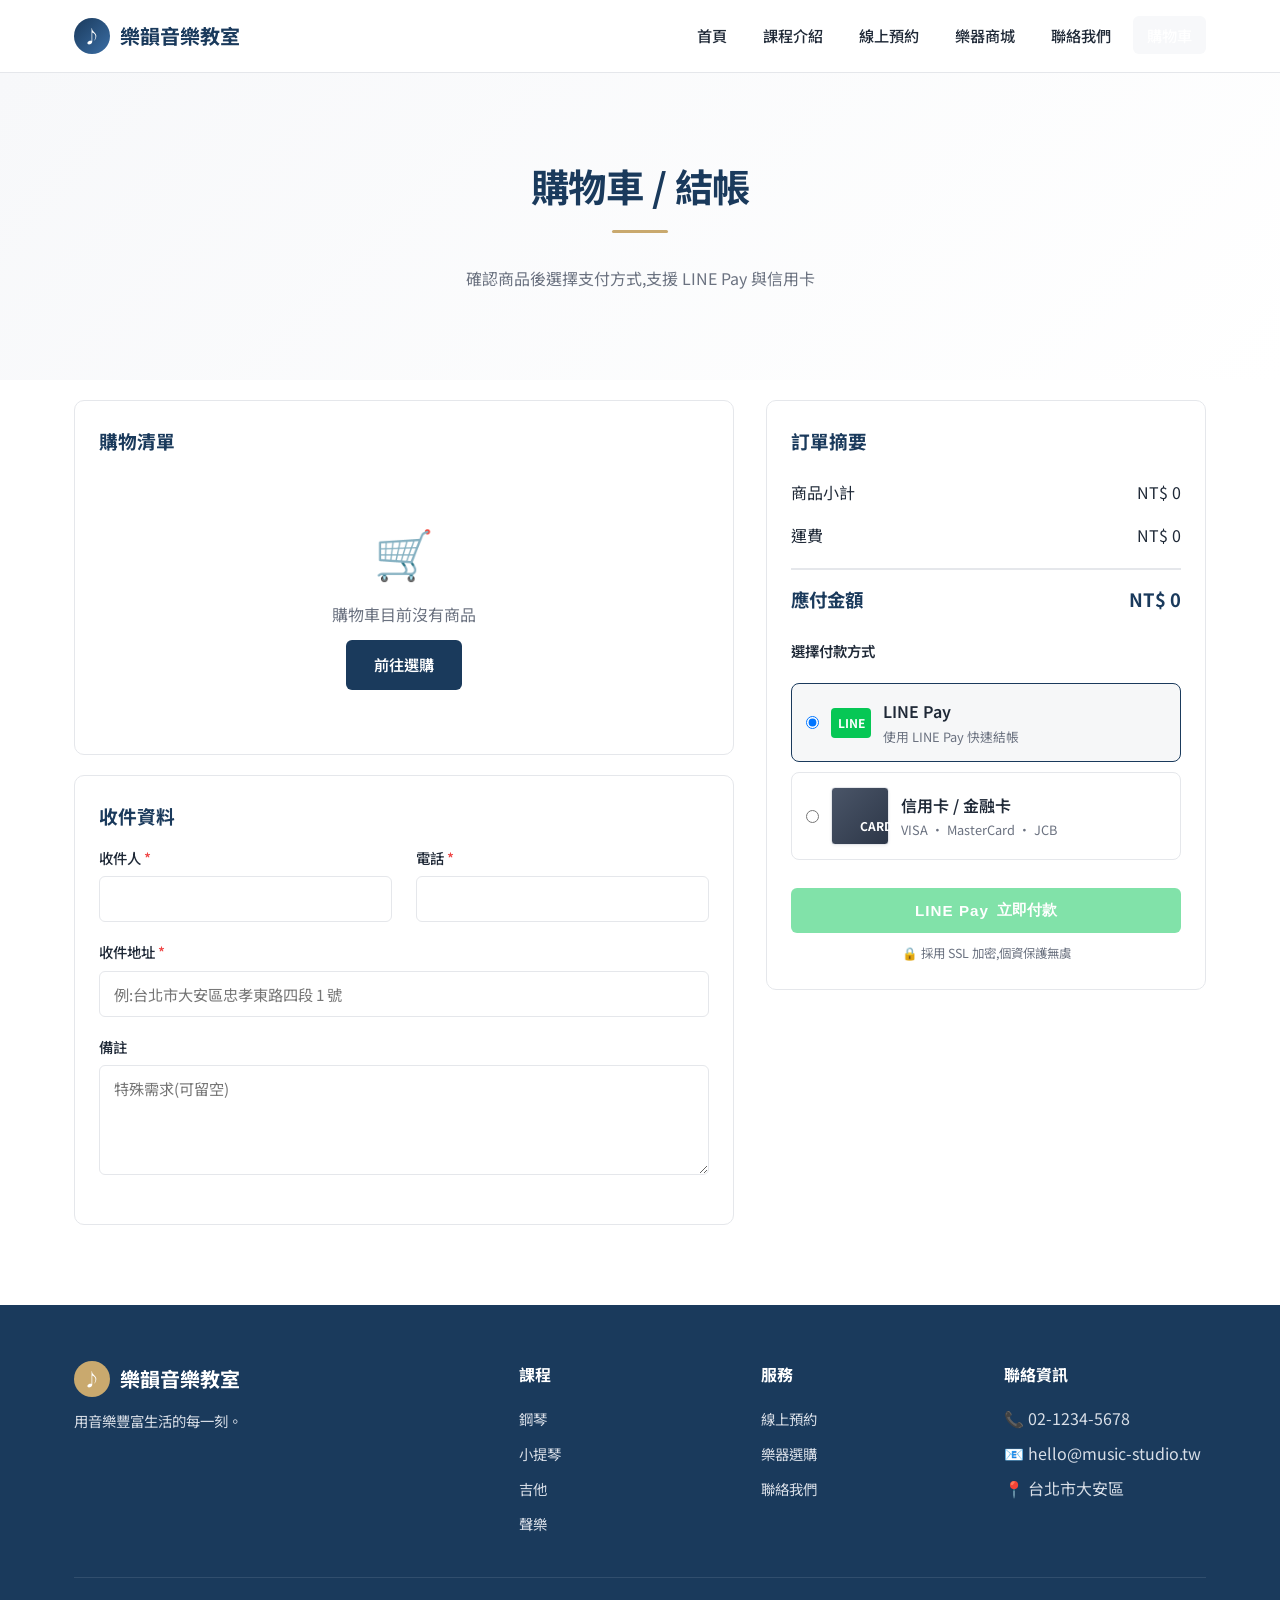
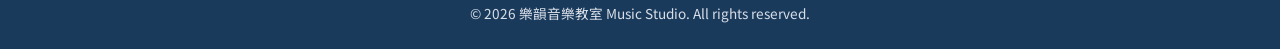
==== checkout.html @ 733676fd "Add files via upload" ====
<!DOCTYPE html>
<html lang="zh-Hant">
<head>
<meta charset="UTF-8">
<meta name="viewport" content="width=device-width, initial-scale=1.0">
<title>購物車 / 結帳 | 樂韻音樂教室</title>
<link rel="preconnect" href="https://fonts.googleapis.com">
<link rel="preconnect" href="https://fonts.gstatic.com" crossorigin>
<link href="https://fonts.googleapis.com/css2?family=Noto+Sans+TC:wght@400;500;600;700;800&display=swap" rel="stylesheet">
<link rel="stylesheet" href="assets/css/styles.css">
</head>
<body>

<nav class="navbar">
  <div class="nav-inner">
    <a href="index.html" class="brand"><span class="brand-icon">♪</span><span>樂韻音樂教室</span></a>
    <button class="menu-toggle" aria-label="選單">☰</button>
    <ul class="nav-links">
      <li><a href="index.html">首頁</a></li>
      <li><a href="courses.html">課程介紹</a></li>
      <li><a href="schedule.html">線上預約</a></li>
      <li><a href="shop.html">樂器商城</a></li>
      <li><a href="contact.html">聯絡我們</a></li>
      <li><a href="checkout.html" class="cart-btn">購物車<span class="cart-count">0</span></a></li>
    </ul>
  </div>
</nav>

<section style="background: linear-gradient(135deg,#f7f8fa,#fff); padding: 80px 0 40px;">
  <div class="container" style="text-align:center;">
    <h1 class="section-title" style="font-size:2.4rem;">購物車 / 結帳</h1>
    <div class="divider"></div>
    <p class="section-sub">確認商品後選擇支付方式,支援 LINE Pay 與信用卡</p>
  </div>
</section>

<section style="padding-top: 20px;">
  <div class="container">
    <div class="checkout-wrap">

      <!-- 左:購物車 + 收件資料 -->
      <div>
        <div class="cart-list">
          <h3 style="color: var(--primary); margin-bottom: 14px;">購物清單</h3>
          <div id="cartItems"></div>
        </div>

        <div class="cart-list" style="margin-top: 20px;">
          <h3 style="color: var(--primary); margin-bottom: 14px;">收件資料</h3>
          <form id="orderForm" novalidate>
            <div class="grid grid-2">
              <div class="form-group">
                <label>收件人 <span style="color: var(--danger);">*</span></label>
                <input type="text" class="form-control" name="name" required>
              </div>
              <div class="form-group">
                <label>電話 <span style="color: var(--danger);">*</span></label>
                <input type="tel" class="form-control" name="phone" required>
              </div>
            </div>
            <div class="form-group">
              <label>收件地址 <span style="color: var(--danger);">*</span></label>
              <input type="text" class="form-control" name="address" required placeholder="例:台北市大安區忠孝東路四段 1 號">
            </div>
            <div class="form-group">
              <label>備註</label>
              <textarea class="form-control" name="note" placeholder="特殊需求(可留空)"></textarea>
            </div>
          </form>
        </div>
      </div>

      <!-- 右:訂單摘要 + 支付 -->
      <div class="summary">
        <h3>訂單摘要</h3>
        <div class="summary-row"><span>商品小計</span><span id="subtotal">NT$ 0</span></div>
        <div class="summary-row"><span>運費</span><span id="shipping">NT$ 0</span></div>
        <div class="summary-row" id="discountRow" style="display:none;"><span>會員折扣 (-10%)</span><span id="discount">NT$ 0</span></div>
        <div class="summary-total"><span>應付金額</span><span id="total">NT$ 0</span></div>

        <p style="font-weight: 600; margin-top: 8px; margin-bottom: 8px; color: var(--text); font-size: .9rem;">選擇付款方式</p>
        <div class="payment-methods">
          <label class="pay-option selected">
            <input type="radio" name="pay" value="linepay" checked>
            <div class="pay-icon line">LINE</div>
            <div>
              <div style="font-weight: 600;">LINE Pay</div>
              <div style="font-size: .8rem; color: var(--text-soft);">使用 LINE Pay 快速結帳</div>
            </div>
          </label>
          <label class="pay-option">
            <input type="radio" name="pay" value="card">
            <div class="pay-icon card">CARD</div>
            <div>
              <div style="font-weight: 600;">信用卡 / 金融卡</div>
              <div style="font-size: .8rem; color: var(--text-soft);">VISA · MasterCard · JCB</div>
            </div>
          </label>
        </div>

        <button id="payBtn" class="btn btn-line btn-block" style="margin-top: 14px;">
          <span style="font-weight: 800; letter-spacing: 1px;">LINE Pay</span> 立即付款
        </button>
        <p style="font-size: .78rem; color: var(--text-soft); text-align:center; margin-top: 10px;">
          🔒 採用 SSL 加密,個資保護無虞
        </p>
      </div>
    </div>
  </div>
</section>

<!-- 信用卡輸入 Modal -->
<div class="modal-bg" id="cardModal">
  <div class="modal" style="text-align: left; max-width: 440px;">
    <h2 style="text-align:center; margin-bottom: 6px;">信用卡付款</h2>
    <p style="text-align:center; color: var(--text-soft); margin-bottom: 18px; font-size: .9rem;">請填寫信用卡資料完成付款</p>
    <form id="cardForm" novalidate>
      <div class="form-group">
        <label>卡號</label>
        <input type="text" class="form-control" name="cardno" placeholder="0000 0000 0000 0000" maxlength="19" required>
      </div>
      <div class="grid grid-2">
        <div class="form-group">
          <label>有效期限</label>
          <input type="text" class="form-control" name="exp" placeholder="MM/YY" maxlength="5" required>
        </div>
        <div class="form-group">
          <label>安全碼 CVC</label>
          <input type="text" class="form-control" name="cvc" placeholder="123" maxlength="4" required>
        </div>
      </div>
      <div class="form-group">
        <label>持卡人姓名</label>
        <input type="text" class="form-control" name="cardname" required>
      </div>
      <button type="submit" class="btn btn-primary btn-block">確認付款 <span id="cardTotal"></span></button>
      <button type="button" class="btn btn-outline btn-block" id="cancelCard" style="margin-top: 8px;">取消</button>
    </form>
  </div>
</div>

<!-- LINE Pay 模擬 Modal -->
<div class="modal-bg" id="lineModal">
  <div class="modal">
    <div class="modal-icon" style="color: var(--line-green);">📱</div>
    <h2>導向 LINE Pay</h2>
    <p style="color: var(--text-soft); margin-bottom: 18px;">請開啟手機 LINE App 掃描下方 QR Code 完成付款</p>
    <div style="background:#fff; border:2px solid var(--line-green); border-radius: 12px; padding: 16px; display: inline-block; margin-bottom: 18px;">
      <div id="qrcode" style="width: 180px; height: 180px; background:
        repeating-conic-gradient(#000 0% 25%, #fff 0% 50%) 0 / 18px 18px;
        position: relative; overflow: hidden;">
        <div style="position:absolute; inset: 30%; background:#fff; display:grid; place-items:center; font-weight:800; color: var(--line-green);">LINE<br>Pay</div>
      </div>
    </div>
    <p style="font-size: .9rem; color: var(--text-soft); margin-bottom: 18px;">應付金額:<strong style="color: var(--primary);" id="lineTotal"></strong></p>
    <button class="btn btn-line btn-block" id="lineSimulatePay">模擬完成付款 (測試用)</button>
    <button class="btn btn-outline btn-block" id="cancelLine" style="margin-top: 8px;">取消</button>
    <p style="font-size: .75rem; color: var(--text-soft); margin-top: 14px;">
      ※ 正式環境需串接 LINE Pay Online API,此處為前端示範流程
    </p>
  </div>
</div>

<!-- 付款成功 Modal -->
<div class="modal-bg" id="successModal">
  <div class="modal">
    <div class="modal-icon">✅</div>
    <h2>付款成功!</h2>
    <p style="color: var(--text-soft); margin-bottom: 18px;">感謝您的訂購!訂單編號:<strong id="orderNo">--</strong></p>
    <p style="color: var(--text-soft); font-size: .9rem; margin-bottom: 18px;">我們將盡快出貨,並以 Email/簡訊通知您。</p>
    <a href="index.html" class="btn btn-primary">回首頁</a>
    <a href="shop.html" class="btn btn-outline" style="margin-left: 8px;">繼續購物</a>
  </div>
</div>

<footer>
  <div class="container">
    <div class="footer-grid">
      <div>
        <div class="brand" style="color:#fff; margin-bottom:12px;">
          <span class="brand-icon" style="background: var(--accent);">♪</span>
          <span>樂韻音樂教室</span>
        </div>
        <p style="font-size:.9rem;">用音樂豐富生活的每一刻。</p>
      </div>
      <div><h4>課程</h4><ul><li><a href="courses.html">鋼琴</a></li><li><a href="courses.html">小提琴</a></li><li><a href="courses.html">吉他</a></li><li><a href="courses.html">聲樂</a></li></ul></div>
      <div><h4>服務</h4><ul><li><a href="schedule.html">線上預約</a></li><li><a href="shop.html">樂器選購</a></li><li><a href="contact.html">聯絡我們</a></li></ul></div>
      <div><h4>聯絡資訊</h4><ul><li>📞 02-1234-5678</li><li>📧 hello@music-studio.tw</li><li>📍 台北市大安區</li></ul></div>
    </div>
    <div class="copyright">© 2026 樂韻音樂教室 Music Studio. All rights reserved.</div>
  </div>
</footer>

<script src="assets/js/main.js"></script>
<script>
const cartItems = document.getElementById('cartItems');
const subtotalEl = document.getElementById('subtotal');
const shippingEl = document.getElementById('shipping');
const totalEl = document.getElementById('total');
const payBtn = document.getElementById('payBtn');

function fmt(n) { return 'NT$ ' + n.toLocaleString(); }

function renderCart() {
  const items = window.MT.getCart();
  cartItems.innerHTML = '';
  if (items.length === 0) {
    cartItems.innerHTML = `
      <div class="cart-empty">
        <div style="font-size: 3rem; margin-bottom: 8px;">🛒</div>
        <p>購物車目前沒有商品</p>
        <a href="shop.html" class="btn btn-primary" style="margin-top: 12px;">前往選購</a>
      </div>`;
    updateSummary();
    return;
  }
  items.forEach(it => {
    const row = document.createElement('div');
    row.className = 'cart-item';
    row.innerHTML = `
      <div class="cart-item-img">${it.icon || '🎵'}</div>
      <div>
        <div style="font-weight: 600;">${it.name}</div>
        <div style="color: var(--text-soft); font-size: .85rem;">單價 ${fmt(it.price)}</div>
      </div>
      <div class="qty-control">
        <button data-act="dec" data-id="${it.id}">−</button>
        <span>${it.qty}</span>
        <button data-act="inc" data-id="${it.id}">+</button>
      </div>
      <div style="text-align:right;">
        <div style="font-weight: 700; color: var(--accent);">${fmt(it.price * it.qty)}</div>
        <button data-act="del" data-id="${it.id}" style="background:none; border:0; color: var(--danger); cursor:pointer; font-size: .85rem; margin-top: 4px;">移除</button>
      </div>`;
    cartItems.appendChild(row);
  });
  updateSummary();
}

cartItems.addEventListener('click', e => {
  const btn = e.target.closest('button[data-act]');
  if (!btn) return;
  const id = btn.dataset.id;
  if (btn.dataset.act === 'inc') window.MT.updateQty(id, 1);
  else if (btn.dataset.act === 'dec') window.MT.updateQty(id, -1);
  else if (btn.dataset.act === 'del') window.MT.removeFromCart(id);
});

function updateSummary() {
  const items = window.MT.getCart();
  const sub = items.reduce((s, i) => s + i.price * i.qty, 0);
  const ship = sub === 0 ? 0 : (sub >= 2000 ? 0 : 120);
  const total = sub + ship;
  subtotalEl.textContent = fmt(sub);
  shippingEl.textContent = ship === 0 && sub > 0 ? '免運' : fmt(ship);
  totalEl.textContent = fmt(total);
  document.getElementById('cardTotal').textContent = total > 0 ? `(${fmt(total)})` : '';
  document.getElementById('lineTotal').textContent = fmt(total);
  payBtn.disabled = items.length === 0;
  payBtn.style.opacity = items.length === 0 ? .5 : 1;
}

document.addEventListener('cart:change', renderCart);
renderCart();

/* 切換支付方式 UI */
document.querySelectorAll('input[name="pay"]').forEach(r => {
  r.addEventListener('change', () => {
    document.querySelectorAll('.pay-option').forEach(o => o.classList.remove('selected'));
    r.closest('.pay-option').classList.add('selected');
    if (r.value === 'linepay') {
      payBtn.className = 'btn btn-line btn-block';
      payBtn.innerHTML = `<span style="font-weight: 800; letter-spacing: 1px;">LINE Pay</span> 立即付款`;
    } else {
      payBtn.className = 'btn btn-primary btn-block';
      payBtn.innerHTML = `💳 信用卡付款`;
    }
  });
});

/* 付款流程 */
payBtn.addEventListener('click', () => {
  const items = window.MT.getCart();
  if (items.length === 0) { window.MT.showToast('購物車是空的', 'danger'); return; }
  const form = document.getElementById('orderForm');
  const fd = new FormData(form);
  if (!fd.get('name')?.toString().trim() || !fd.get('phone')?.toString().trim() || !fd.get('address')?.toString().trim()) {
    window.MT.showToast('請完整填寫收件資料', 'danger');
    form.scrollIntoView({ behavior: 'smooth' });
    return;
  }
  const method = document.querySelector('input[name="pay"]:checked').value;
  if (method === 'linepay') {
    document.getElementById('lineModal').classList.add('show');
  } else {
    document.getElementById('cardModal').classList.add('show');
  }
});

/* LINE Pay 模擬完成 */
document.getElementById('lineSimulatePay').addEventListener('click', () => {
  document.getElementById('lineModal').classList.remove('show');
  completePayment();
});
document.getElementById('cancelLine').addEventListener('click', () => {
  document.getElementById('lineModal').classList.remove('show');
});

/* 信用卡表單 */
document.getElementById('cardForm').addEventListener('submit', e => {
  e.preventDefault();
  const cardno = e.target.cardno.value.replace(/\s/g, '');
  if (cardno.length < 13 || cardno.length > 19) { window.MT.showToast('卡號格式錯誤', 'danger'); return; }
  if (!/^\d{2}\/\d{2}$/.test(e.target.exp.value)) { window.MT.showToast('期限格式 MM/YY', 'danger'); return; }
  if (!/^\d{3,4}$/.test(e.target.cvc.value)) { window.MT.showToast('安全碼格式錯誤', 'danger'); return; }
  document.getElementById('cardModal').classList.remove('show');
  e.target.reset();
  completePayment();
});
document.getElementById('cancelCard').addEventListener('click', () => {
  document.getElementById('cardModal').classList.remove('show');
});

/* 卡號自動加空格 */
document.querySelector('input[name="cardno"]').addEventListener('input', e => {
  let v = e.target.value.replace(/\D/g, '').slice(0, 16);
  e.target.value = v.replace(/(\d{4})(?=\d)/g, '$1 ');
});
document.querySelector('input[name="exp"]').addEventListener('input', e => {
  let v = e.target.value.replace(/\D/g, '').slice(0, 4);
  if (v.length >= 3) v = v.slice(0, 2) + '/' + v.slice(2);
  e.target.value = v;
});

function completePayment() {
  const orderNo = 'MT' + Date.now().toString().slice(-8);
  document.getElementById('orderNo').textContent = orderNo;
  window.MT.clearCart();
  document.getElementById('successModal').classList.add('show');
}
</script>
</body>
</html>
---- assets/css/styles.css ----
/* ===== 基本重置與字型 ===== */
* { margin: 0; padding: 0; box-sizing: border-box; }
:root {
  --primary: #1a3a5c;       /* 深藍 */
  --primary-light: #3b6ea5;
  --accent: #c9a96e;        /* 香檳金 */
  --bg: #ffffff;
  --bg-soft: #f7f8fa;
  --text: #1f2937;
  --text-soft: #6b7280;
  --border: #e5e7eb;
  --success: #10b981;
  --danger: #ef4444;
  --line-green: #06c755;    /* LINE 官方綠 */
  --shadow-sm: 0 1px 3px rgba(0,0,0,.06);
  --shadow-md: 0 6px 18px rgba(0,0,0,.08);
  --radius: 10px;
  --container: 1180px;
}

html { scroll-behavior: smooth; }
body {
  font-family: 'Noto Sans TC', 'PingFang TC', 'Microsoft JhengHei', sans-serif;
  color: var(--text);
  background: var(--bg);
  line-height: 1.7;
  font-size: 16px;
}

img { max-width: 100%; display: block; }
a { color: var(--primary); text-decoration: none; transition: color .2s; }
a:hover { color: var(--accent); }

.container { max-width: var(--container); margin: 0 auto; padding: 0 24px; }

/* ===== 導覽列 ===== */
.navbar {
  position: sticky; top: 0; z-index: 100;
  background: rgba(255,255,255,.95);
  backdrop-filter: blur(8px);
  border-bottom: 1px solid var(--border);
}
.nav-inner {
  display: flex; justify-content: space-between; align-items: center;
  height: 72px; max-width: var(--container); margin: 0 auto; padding: 0 24px;
}
.brand {
  display: flex; align-items: center; gap: 10px;
  font-size: 1.25rem; font-weight: 700; color: var(--primary);
}
.brand-icon {
  width: 36px; height: 36px; border-radius: 50%;
  background: linear-gradient(135deg, var(--primary), var(--primary-light));
  display: grid; place-items: center; color: #fff; font-size: 1.1rem;
}
.nav-links { display: flex; gap: 8px; list-style: none; align-items: center; }
.nav-links a {
  padding: 8px 14px; border-radius: 6px; color: var(--text);
  font-weight: 500; font-size: .95rem;
}
.nav-links a:hover, .nav-links a.active {
  background: var(--bg-soft); color: var(--primary);
}
.cart-btn {
  position: relative; padding: 8px 16px; background: var(--primary);
  color: #fff !important; border-radius: 6px; font-weight: 500;
}
.cart-btn:hover { background: var(--primary-light); color: #fff !important; }
.cart-count {
  position: absolute; top: -6px; right: -6px;
  background: var(--accent); color: #fff;
  width: 20px; height: 20px; border-radius: 50%;
  font-size: .75rem; display: grid; place-items: center; font-weight: 700;
}
.menu-toggle { display: none; background: none; border: 0; font-size: 1.5rem; cursor: pointer; color: var(--primary); }

/* ===== 通用區塊 ===== */
section { padding: 80px 0; }
.section-title {
  font-size: 2rem; color: var(--primary); margin-bottom: 12px;
  text-align: center; font-weight: 700; letter-spacing: -.5px;
}
.section-sub {
  text-align: center; color: var(--text-soft);
  max-width: 640px; margin: 0 auto 48px;
}
.divider { width: 56px; height: 3px; background: var(--accent); margin: 0 auto 32px; border-radius: 2px; }

/* ===== 按鈕 ===== */
.btn {
  display: inline-flex; align-items: center; gap: 8px;
  padding: 12px 28px; border-radius: 6px; border: 0;
  font-weight: 600; font-size: .95rem; cursor: pointer;
  transition: all .2s; text-decoration: none;
}
.btn-primary {
  background: var(--primary); color: #fff;
}
.btn-primary:hover { background: var(--primary-light); color: #fff; transform: translateY(-1px); box-shadow: var(--shadow-md); }
.btn-outline {
  background: transparent; border: 1.5px solid var(--primary); color: var(--primary);
}
.btn-outline:hover { background: var(--primary); color: #fff; }
.btn-line {
  background: var(--line-green); color: #fff;
}
.btn-line:hover { background: #05a847; color: #fff; transform: translateY(-1px); box-shadow: var(--shadow-md); }
.btn-block { width: 100%; justify-content: center; }
.btn-sm { padding: 8px 16px; font-size: .85rem; }

/* ===== Hero ===== */
.hero {
  background: linear-gradient(135deg, #f7f8fa 0%, #ffffff 50%, #f0f4f8 100%);
  padding: 100px 0 80px;
}
.hero-inner {
  display: grid; grid-template-columns: 1.1fr 1fr; gap: 60px; align-items: center;
}
.hero h1 {
  font-size: 3rem; line-height: 1.2; color: var(--primary);
  margin-bottom: 20px; font-weight: 800; letter-spacing: -1px;
}
.hero p { font-size: 1.15rem; color: var(--text-soft); margin-bottom: 32px; }
.hero-actions { display: flex; gap: 14px; flex-wrap: wrap; }
.hero-img {
  border-radius: var(--radius); overflow: hidden;
  box-shadow: var(--shadow-md); aspect-ratio: 4/3;
  background: linear-gradient(135deg, var(--primary), var(--primary-light));
  display: grid; place-items: center; color: #fff; font-size: 5rem;
}

/* ===== Cards ===== */
.grid { display: grid; gap: 24px; }
.grid-2 { grid-template-columns: repeat(2, 1fr); }
.grid-3 { grid-template-columns: repeat(3, 1fr); }
.grid-4 { grid-template-columns: repeat(4, 1fr); }

.card {
  background: #fff; border: 1px solid var(--border);
  border-radius: var(--radius); padding: 28px;
  transition: all .25s; box-shadow: var(--shadow-sm);
}
.card:hover { transform: translateY(-3px); box-shadow: var(--shadow-md); border-color: var(--accent); }
.card-icon {
  width: 56px; height: 56px; border-radius: 12px;
  background: var(--bg-soft); display: grid; place-items: center;
  font-size: 1.6rem; margin-bottom: 18px; color: var(--primary);
}
.card h3 { color: var(--primary); margin-bottom: 10px; font-size: 1.2rem; }
.card p { color: var(--text-soft); font-size: .95rem; }

/* ===== 課程卡片 ===== */
.course-card {
  background: #fff; border: 1px solid var(--border);
  border-radius: var(--radius); overflow: hidden; box-shadow: var(--shadow-sm);
  transition: all .25s; display: flex; flex-direction: column;
}
.course-card:hover { transform: translateY(-4px); box-shadow: var(--shadow-md); }
.course-banner {
  height: 180px; background: linear-gradient(135deg, var(--primary), var(--primary-light));
  display: grid; place-items: center; color: #fff; font-size: 3.5rem;
}
.course-body { padding: 24px; flex: 1; display: flex; flex-direction: column; }
.course-body h3 { color: var(--primary); font-size: 1.3rem; margin-bottom: 8px; }
.course-meta { color: var(--text-soft); font-size: .9rem; margin-bottom: 14px; }
.course-features { list-style: none; margin-bottom: 18px; }
.course-features li { padding: 4px 0; color: var(--text); font-size: .92rem; }
.course-features li::before { content: "✓"; color: var(--success); font-weight: 700; margin-right: 8px; }
.course-price {
  font-size: 1.4rem; font-weight: 700; color: var(--accent);
  margin-bottom: 16px;
}
.course-price small { font-size: .85rem; color: var(--text-soft); font-weight: 400; }

/* ===== 商品卡 ===== */
.product-card {
  background: #fff; border: 1px solid var(--border);
  border-radius: var(--radius); overflow: hidden; box-shadow: var(--shadow-sm);
  transition: all .25s;
}
.product-card:hover { transform: translateY(-3px); box-shadow: var(--shadow-md); }
.product-img {
  height: 200px; background: var(--bg-soft);
  display: grid; place-items: center; font-size: 4rem; color: var(--primary);
  border-bottom: 1px solid var(--border);
}
.product-body { padding: 18px; }
.product-cat { color: var(--text-soft); font-size: .8rem; text-transform: uppercase; letter-spacing: 1px; }
.product-body h4 { color: var(--text); margin: 4px 0 8px; font-size: 1rem; }
.product-price { color: var(--accent); font-weight: 700; font-size: 1.15rem; margin-bottom: 12px; }

/* ===== Forms ===== */
.form-group { margin-bottom: 18px; }
.form-group label { display: block; font-weight: 500; margin-bottom: 6px; color: var(--text); font-size: .9rem; }
.form-control {
  width: 100%; padding: 11px 14px; border: 1px solid var(--border);
  border-radius: 6px; font-size: .95rem; font-family: inherit;
  transition: border-color .15s; background: #fff;
}
.form-control:focus { outline: none; border-color: var(--primary); box-shadow: 0 0 0 3px rgba(26,58,92,.08); }
textarea.form-control { resize: vertical; min-height: 110px; }

/* ===== Footer ===== */
footer {
  background: var(--primary); color: #d8dee7; padding: 56px 0 24px;
}
.footer-grid {
  display: grid; grid-template-columns: 2fr 1fr 1fr 1fr; gap: 40px; margin-bottom: 32px;
}
footer h4 { color: #fff; margin-bottom: 16px; font-size: 1rem; }
footer ul { list-style: none; }
footer ul li { margin-bottom: 8px; }
footer a { color: #d8dee7; font-size: .9rem; }
footer a:hover { color: var(--accent); }
.social { display: flex; gap: 12px; margin-top: 14px; }
.social a {
  width: 36px; height: 36px; border-radius: 50%;
  background: rgba(255,255,255,.1); display: grid; place-items: center;
}
.social a:hover { background: var(--accent); }
.copyright {
  text-align: center; padding-top: 24px;
  border-top: 1px solid rgba(255,255,255,.1); font-size: .85rem;
}

/* ===== Scheduling ===== */
.schedule-wrap {
  display: grid; grid-template-columns: 1fr 1fr; gap: 32px;
}
.calendar {
  background: #fff; border: 1px solid var(--border);
  border-radius: var(--radius); padding: 24px;
}
.cal-header { display: flex; justify-content: space-between; align-items: center; margin-bottom: 16px; }
.cal-header h3 { color: var(--primary); }
.cal-nav { display: flex; gap: 6px; }
.cal-nav button { background: var(--bg-soft); border: 1px solid var(--border); padding: 6px 12px; border-radius: 6px; cursor: pointer; }
.cal-nav button:hover { background: var(--primary); color: #fff; border-color: var(--primary); }
.cal-grid { display: grid; grid-template-columns: repeat(7, 1fr); gap: 4px; }
.cal-grid .dow { font-size: .8rem; text-align: center; padding: 6px 0; color: var(--text-soft); font-weight: 600; }
.cal-day {
  aspect-ratio: 1; display: grid; place-items: center;
  border: 1px solid transparent; border-radius: 6px; cursor: pointer;
  font-size: .92rem; transition: all .15s;
}
.cal-day.empty { cursor: default; }
.cal-day.available:hover { background: var(--bg-soft); border-color: var(--primary-light); }
.cal-day.selected { background: var(--primary); color: #fff; font-weight: 700; }
.cal-day.disabled { color: #d1d5db; cursor: not-allowed; }

.time-slots { background: #fff; border: 1px solid var(--border); border-radius: var(--radius); padding: 24px; }
.time-slots h3 { color: var(--primary); margin-bottom: 14px; }
.slot-grid { display: grid; grid-template-columns: repeat(3, 1fr); gap: 10px; margin-bottom: 22px; }
.slot {
  padding: 10px; text-align: center; border: 1px solid var(--border);
  border-radius: 6px; cursor: pointer; font-size: .9rem; transition: all .15s; background: #fff;
}
.slot:hover { border-color: var(--primary); }
.slot.selected { background: var(--primary); color: #fff; border-color: var(--primary); }
.slot.taken { background: var(--bg-soft); color: #d1d5db; cursor: not-allowed; text-decoration: line-through; }

/* ===== Cart Page / Checkout ===== */
.checkout-wrap { display: grid; grid-template-columns: 1.5fr 1fr; gap: 32px; }
.cart-list { background: #fff; border: 1px solid var(--border); border-radius: var(--radius); padding: 24px; }
.cart-item {
  display: grid; grid-template-columns: 60px 1fr auto auto;
  gap: 16px; align-items: center; padding: 14px 0; border-bottom: 1px solid var(--border);
}
.cart-item:last-child { border-bottom: 0; }
.cart-item-img {
  width: 60px; height: 60px; background: var(--bg-soft);
  border-radius: 8px; display: grid; place-items: center; font-size: 1.5rem; color: var(--primary);
}
.qty-control { display: inline-flex; align-items: center; border: 1px solid var(--border); border-radius: 6px; }
.qty-control button { background: none; border: 0; width: 28px; height: 28px; cursor: pointer; font-size: 1rem; }
.qty-control button:hover { background: var(--bg-soft); }
.qty-control span { padding: 0 10px; min-width: 30px; text-align: center; }
.cart-empty { text-align: center; padding: 40px 0; color: var(--text-soft); }
.summary {
  background: #fff; border: 1px solid var(--border); border-radius: var(--radius);
  padding: 24px; height: fit-content; position: sticky; top: 90px;
}
.summary h3 { color: var(--primary); margin-bottom: 14px; }
.summary-row { display: flex; justify-content: space-between; padding: 8px 0; }
.summary-total {
  display: flex; justify-content: space-between;
  padding: 14px 0; margin: 10px 0; border-top: 2px solid var(--border);
  font-weight: 700; color: var(--primary); font-size: 1.15rem;
}
.payment-methods { display: grid; gap: 10px; margin: 20px 0 14px; }
.pay-option {
  display: flex; align-items: center; gap: 12px;
  padding: 14px; border: 1.5px solid var(--border); border-radius: 8px; cursor: pointer; transition: all .15s;
}
.pay-option:hover { border-color: var(--primary); }
.pay-option.selected { border-color: var(--primary); background: rgba(26,58,92,.04); }
.pay-option input { margin: 0; }
.pay-icon { width: 40px; height: 30px; border-radius: 4px; display: grid; place-items: center; color: #fff; font-weight: 700; font-size: .75rem; }
.pay-icon.line { background: var(--line-green); }
.pay-icon.card { background: linear-gradient(135deg, #4a5568, #2d3748); }

/* ===== Toast ===== */
.toast {
  position: fixed; bottom: 24px; right: 24px;
  background: var(--primary); color: #fff;
  padding: 14px 22px; border-radius: 8px;
  box-shadow: var(--shadow-md); transform: translateY(120%);
  transition: transform .3s; z-index: 999; font-size: .95rem;
}
.toast.show { transform: translateY(0); }
.toast.success { background: var(--success); }
.toast.danger { background: var(--danger); }

/* ===== Modal ===== */
.modal-bg {
  position: fixed; inset: 0; background: rgba(0,0,0,.5);
  display: none; place-items: center; z-index: 200; padding: 20px;
}
.modal-bg.show { display: grid; }
.modal {
  background: #fff; border-radius: var(--radius); padding: 32px;
  max-width: 480px; width: 100%; box-shadow: var(--shadow-md);
  text-align: center;
}
.modal h2 { color: var(--primary); margin-bottom: 12px; }
.modal-icon { font-size: 4rem; margin-bottom: 12px; }

/* ===== Responsive ===== */
@media (max-width: 900px) {
  .hero-inner { grid-template-columns: 1fr; gap: 40px; text-align: center; }
  .hero h1 { font-size: 2.2rem; }
  .grid-3, .grid-4 { grid-template-columns: repeat(2, 1fr); }
  .footer-grid { grid-template-columns: 1fr 1fr; }
  .schedule-wrap, .checkout-wrap { grid-template-columns: 1fr; }
  .summary { position: static; }
}
@media (max-width: 640px) {
  section { padding: 56px 0; }
  .section-title { font-size: 1.6rem; }
  .hero h1 { font-size: 1.85rem; }
  .grid-2, .grid-3, .grid-4 { grid-template-columns: 1fr; }
  .footer-grid { grid-template-columns: 1fr; }
  .nav-links {
    display: none; position: absolute; top: 72px; left: 0; right: 0;
    background: #fff; flex-direction: column; padding: 16px 24px;
    border-bottom: 1px solid var(--border); box-shadow: var(--shadow-sm);
  }
  .nav-links.open { display: flex; }
  .menu-toggle { display: block; }
  .slot-grid { grid-template-columns: repeat(2, 1fr); }
}
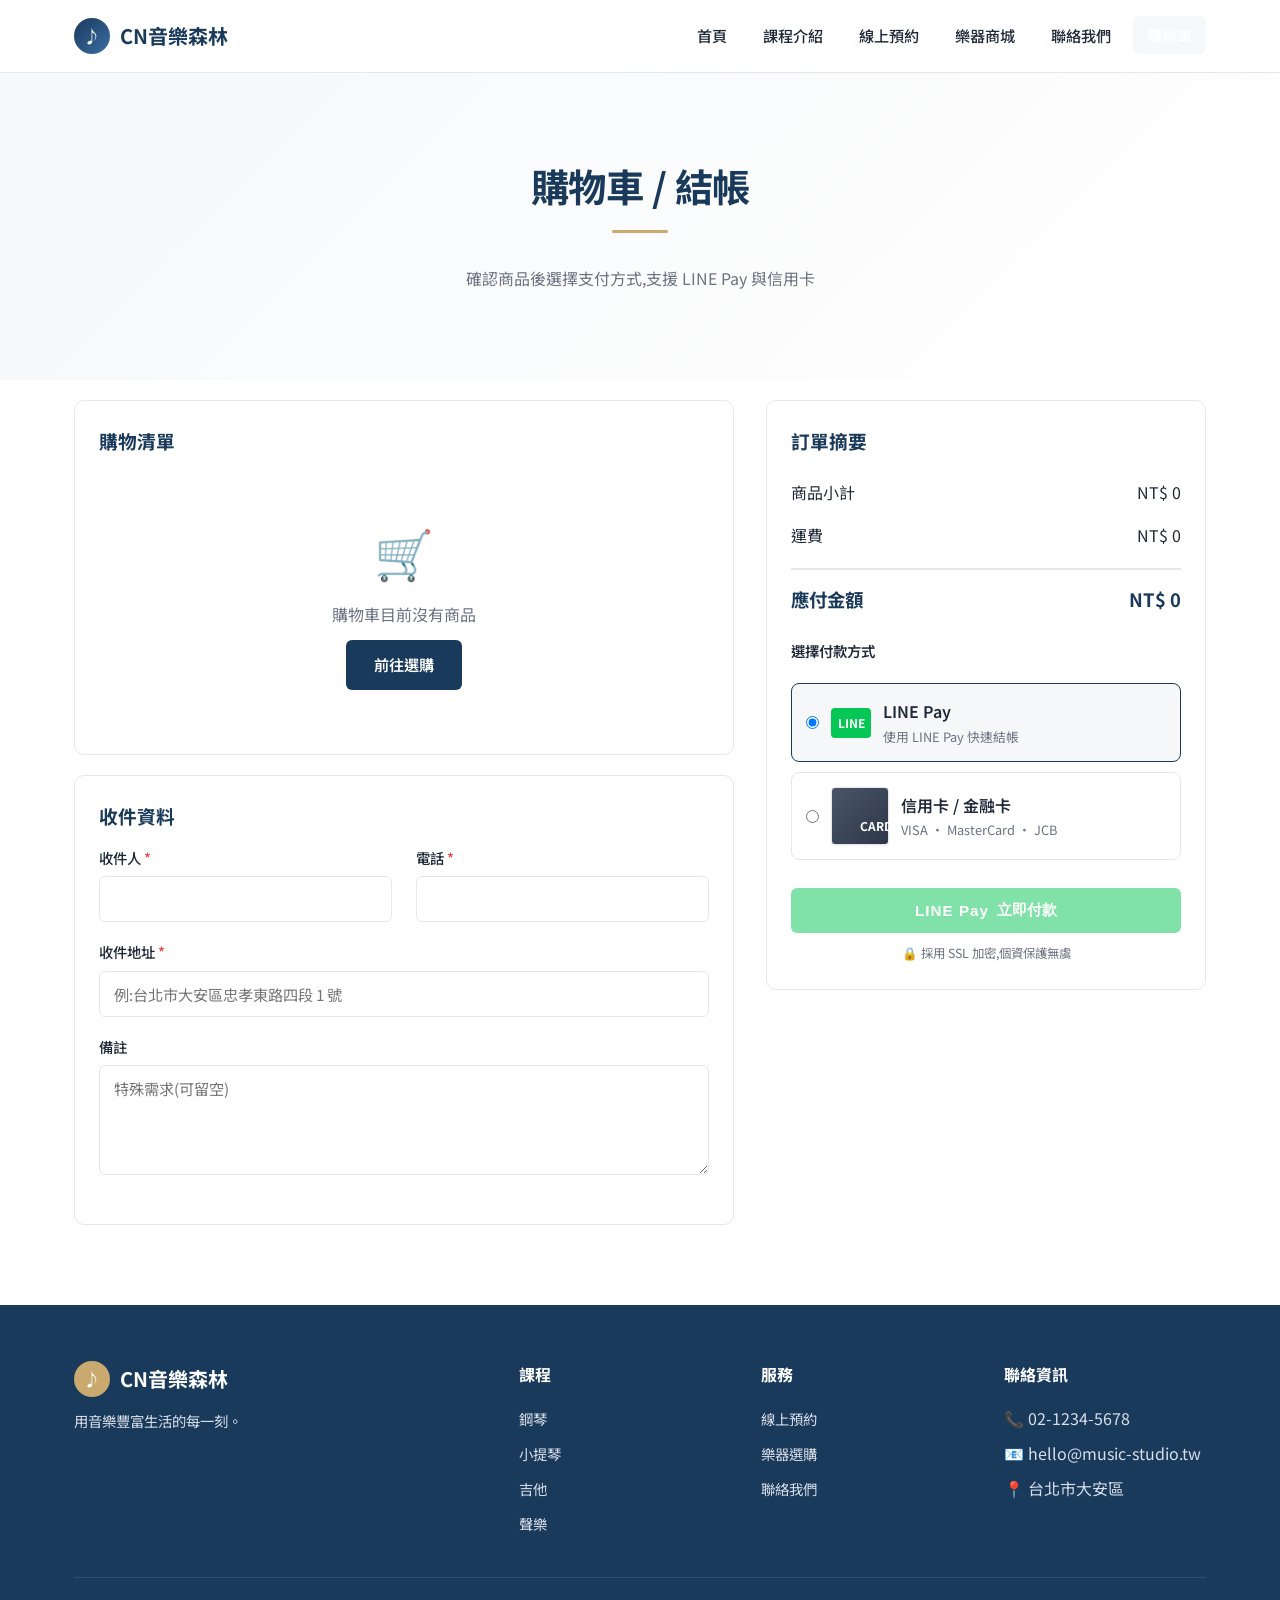
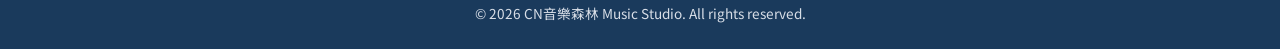
==== commit 482e6623: "OK" ====
--- a/checkout.html
+++ b/checkout.html
@@ -3,7 +3,7 @@
 <head>
 <meta charset="UTF-8">
 <meta name="viewport" content="width=device-width, initial-scale=1.0">
-<title>購物車 / 結帳 | 樂韻音樂教室</title>
+<title>購物車 / 結帳 | CN音樂森林</title>
 <link rel="preconnect" href="https://fonts.googleapis.com">
 <link rel="preconnect" href="https://fonts.gstatic.com" crossorigin>
 <link href="https://fonts.googleapis.com/css2?family=Noto+Sans+TC:wght@400;500;600;700;800&display=swap" rel="stylesheet">
@@ -13,7 +13,7 @@
 
 <nav class="navbar">
   <div class="nav-inner">
-    <a href="index.html" class="brand"><span class="brand-icon">♪</span><span>樂韻音樂教室</span></a>
+    <a href="index.html" class="brand"><span class="brand-icon">♪</span><span>CN音樂森林</span></a>
     <button class="menu-toggle" aria-label="選單">☰</button>
     <ul class="nav-links">
       <li><a href="index.html">首頁</a></li>
@@ -179,7 +179,7 @@
       <div>
         <div class="brand" style="color:#fff; margin-bottom:12px;">
           <span class="brand-icon" style="background: var(--accent);">♪</span>
-          <span>樂韻音樂教室</span>
+          <span>CN音樂森林</span>
         </div>
         <p style="font-size:.9rem;">用音樂豐富生活的每一刻。</p>
       </div>
@@ -187,7 +187,7 @@
       <div><h4>服務</h4><ul><li><a href="schedule.html">線上預約</a></li><li><a href="shop.html">樂器選購</a></li><li><a href="contact.html">聯絡我們</a></li></ul></div>
       <div><h4>聯絡資訊</h4><ul><li>📞 02-1234-5678</li><li>📧 hello@music-studio.tw</li><li>📍 台北市大安區</li></ul></div>
     </div>
-    <div class="copyright">© 2026 樂韻音樂教室 Music Studio. All rights reserved.</div>
+    <div class="copyright">© 2026 CN音樂森林 Music Studio. All rights reserved.</div>
   </div>
 </footer>
 
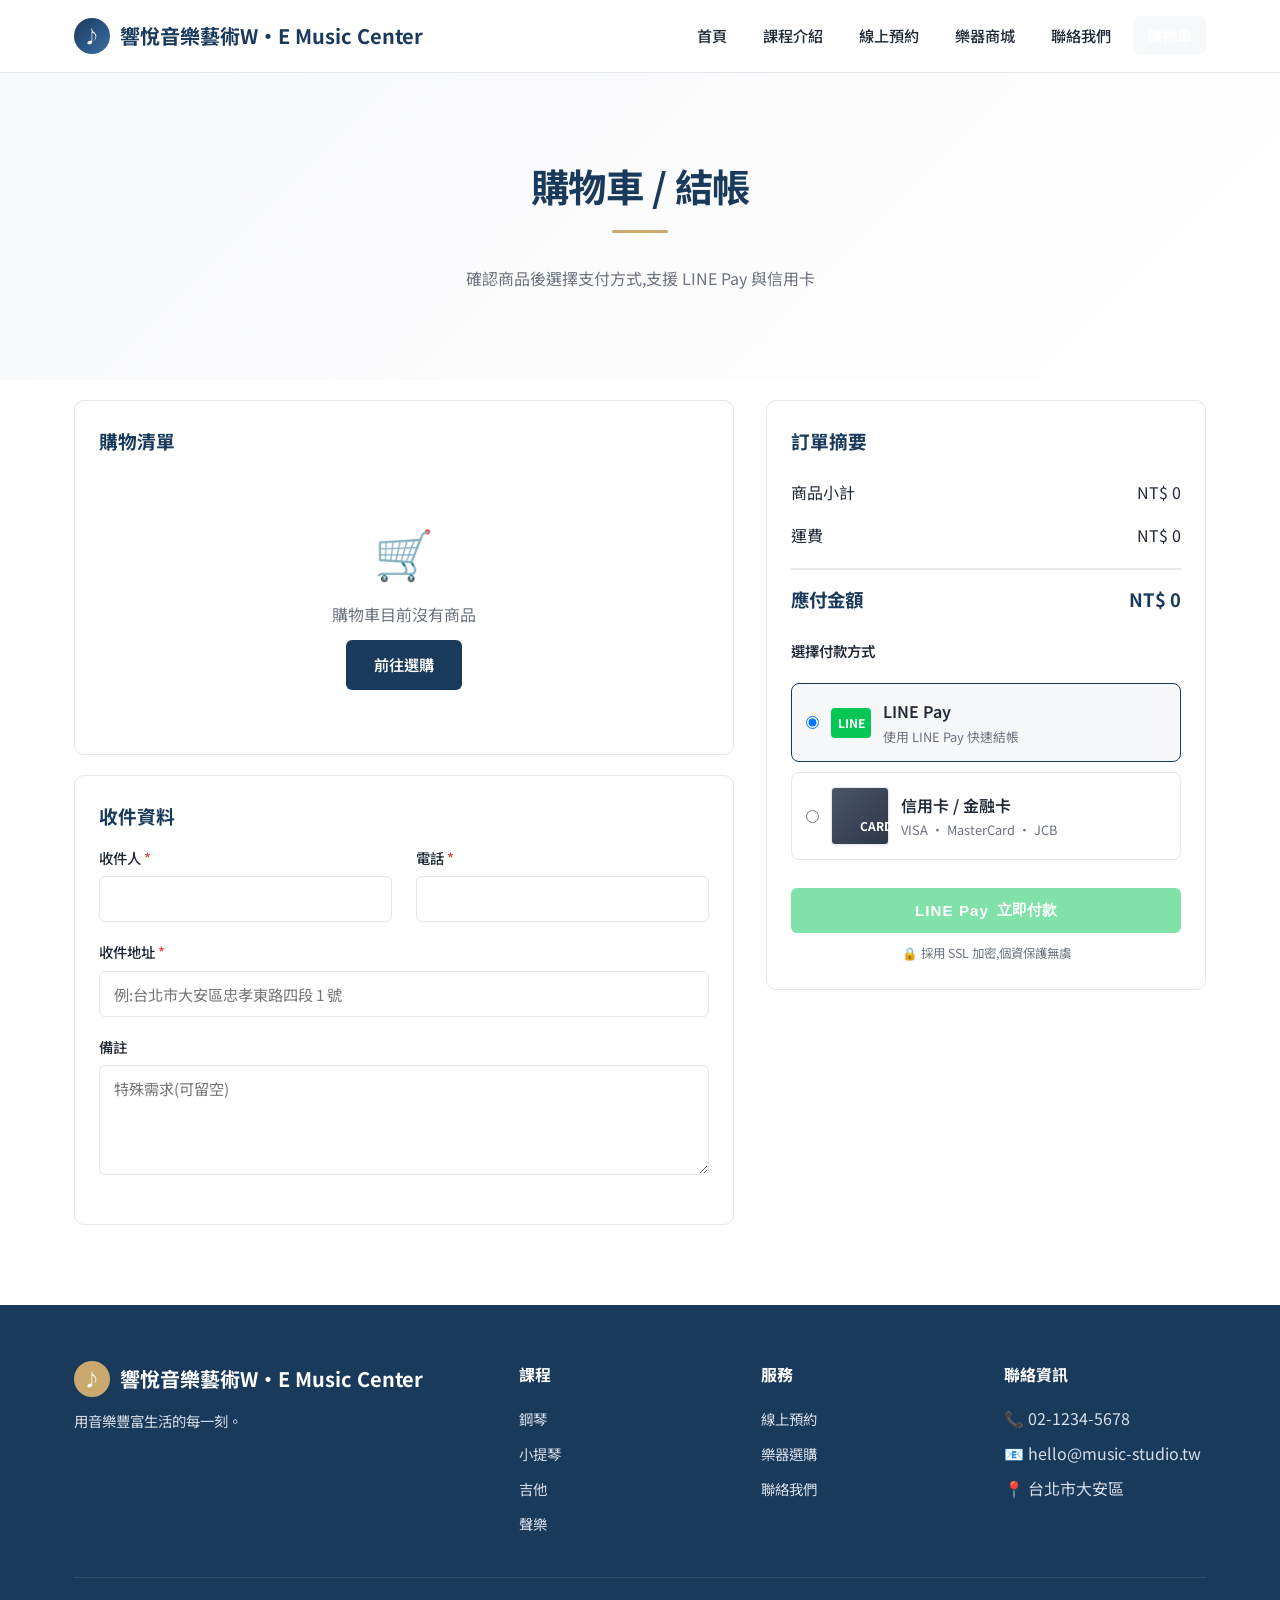
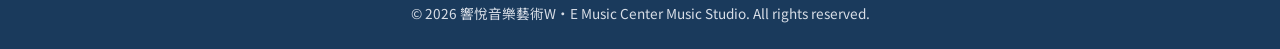
==== commit 47f1e411: "OK" ====
--- a/checkout.html
+++ b/checkout.html
@@ -3,7 +3,7 @@
 <head>
 <meta charset="UTF-8">
 <meta name="viewport" content="width=device-width, initial-scale=1.0">
-<title>購物車 / 結帳 | CN音樂森林</title>
+<title>購物車 / 結帳 | 響悅音樂藝術W•E Music Center</title>
 <link rel="preconnect" href="https://fonts.googleapis.com">
 <link rel="preconnect" href="https://fonts.gstatic.com" crossorigin>
 <link href="https://fonts.googleapis.com/css2?family=Noto+Sans+TC:wght@400;500;600;700;800&display=swap" rel="stylesheet">
@@ -13,7 +13,7 @@
 
 <nav class="navbar">
   <div class="nav-inner">
-    <a href="index.html" class="brand"><span class="brand-icon">♪</span><span>CN音樂森林</span></a>
+    <a href="index.html" class="brand"><span class="brand-icon">♪</span><span>響悅音樂藝術W•E Music Center</span></a>
     <button class="menu-toggle" aria-label="選單">☰</button>
     <ul class="nav-links">
       <li><a href="index.html">首頁</a></li>
@@ -179,7 +179,7 @@
       <div>
         <div class="brand" style="color:#fff; margin-bottom:12px;">
           <span class="brand-icon" style="background: var(--accent);">♪</span>
-          <span>CN音樂森林</span>
+          <span>響悅音樂藝術W•E Music Center</span>
         </div>
         <p style="font-size:.9rem;">用音樂豐富生活的每一刻。</p>
       </div>
@@ -187,7 +187,7 @@
       <div><h4>服務</h4><ul><li><a href="schedule.html">線上預約</a></li><li><a href="shop.html">樂器選購</a></li><li><a href="contact.html">聯絡我們</a></li></ul></div>
       <div><h4>聯絡資訊</h4><ul><li>📞 02-1234-5678</li><li>📧 hello@music-studio.tw</li><li>📍 台北市大安區</li></ul></div>
     </div>
-    <div class="copyright">© 2026 CN音樂森林 Music Studio. All rights reserved.</div>
+    <div class="copyright">© 2026 響悅音樂藝術W•E Music Center Music Studio. All rights reserved.</div>
   </div>
 </footer>
 
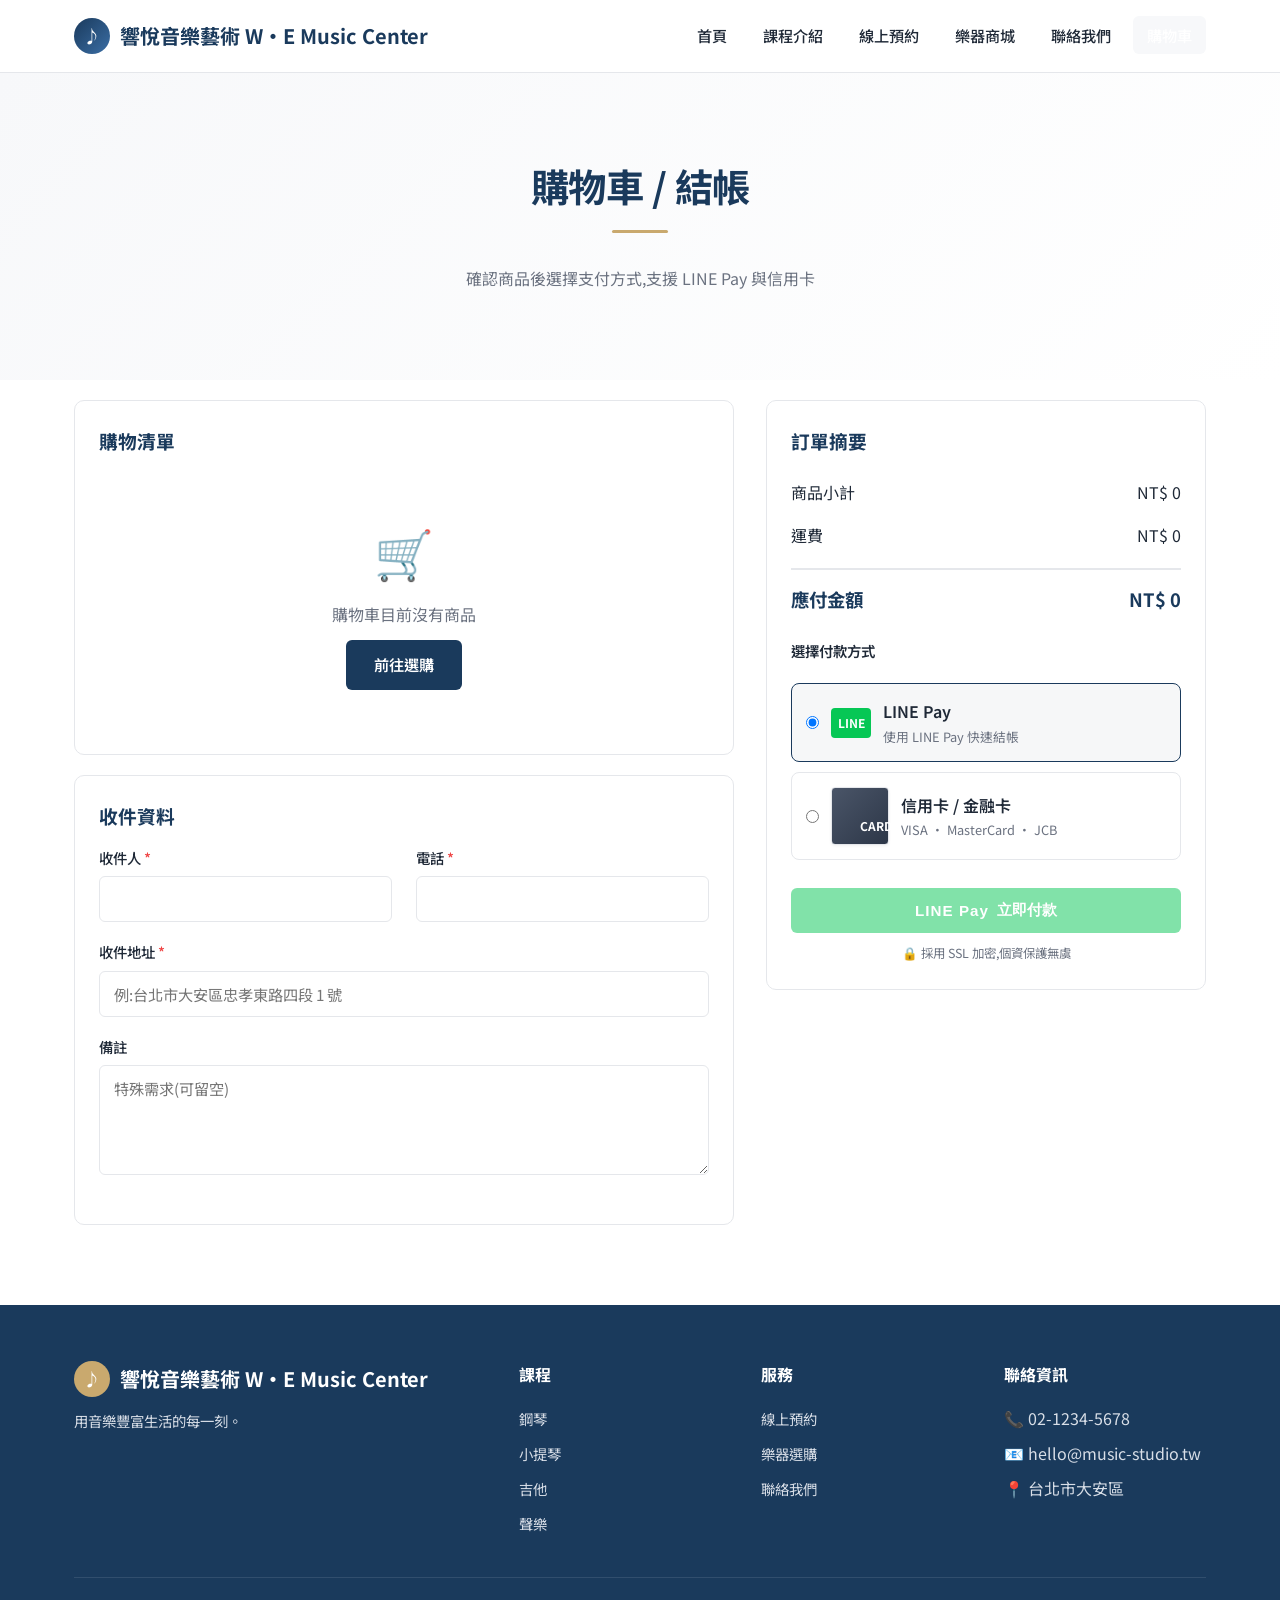
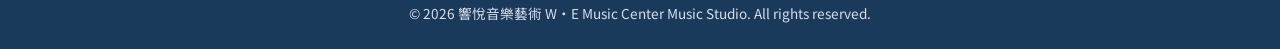
==== commit 2e2eabe9: "OK" ====
--- a/checkout.html
+++ b/checkout.html
@@ -3,7 +3,7 @@
 <head>
 <meta charset="UTF-8">
 <meta name="viewport" content="width=device-width, initial-scale=1.0">
-<title>購物車 / 結帳 | 響悅音樂藝術W•E Music Center</title>
+<title>購物車 / 結帳 | 響悅音樂藝術 W•E Music Center</title>
 <link rel="preconnect" href="https://fonts.googleapis.com">
 <link rel="preconnect" href="https://fonts.gstatic.com" crossorigin>
 <link href="https://fonts.googleapis.com/css2?family=Noto+Sans+TC:wght@400;500;600;700;800&display=swap" rel="stylesheet">
@@ -13,7 +13,7 @@
 
 <nav class="navbar">
   <div class="nav-inner">
-    <a href="index.html" class="brand"><span class="brand-icon">♪</span><span>響悅音樂藝術W•E Music Center</span></a>
+    <a href="index.html" class="brand"><span class="brand-icon">♪</span><span>響悅音樂藝術 W•E Music Center</span></a>
     <button class="menu-toggle" aria-label="選單">☰</button>
     <ul class="nav-links">
       <li><a href="index.html">首頁</a></li>
@@ -179,7 +179,7 @@
       <div>
         <div class="brand" style="color:#fff; margin-bottom:12px;">
           <span class="brand-icon" style="background: var(--accent);">♪</span>
-          <span>響悅音樂藝術W•E Music Center</span>
+          <span>響悅音樂藝術 W•E Music Center</span>
         </div>
         <p style="font-size:.9rem;">用音樂豐富生活的每一刻。</p>
       </div>
@@ -187,7 +187,7 @@
       <div><h4>服務</h4><ul><li><a href="schedule.html">線上預約</a></li><li><a href="shop.html">樂器選購</a></li><li><a href="contact.html">聯絡我們</a></li></ul></div>
       <div><h4>聯絡資訊</h4><ul><li>📞 02-1234-5678</li><li>📧 hello@music-studio.tw</li><li>📍 台北市大安區</li></ul></div>
     </div>
-    <div class="copyright">© 2026 響悅音樂藝術W•E Music Center Music Studio. All rights reserved.</div>
+    <div class="copyright">© 2026 響悅音樂藝術 W•E Music Center Music Studio. All rights reserved.</div>
   </div>
 </footer>
 
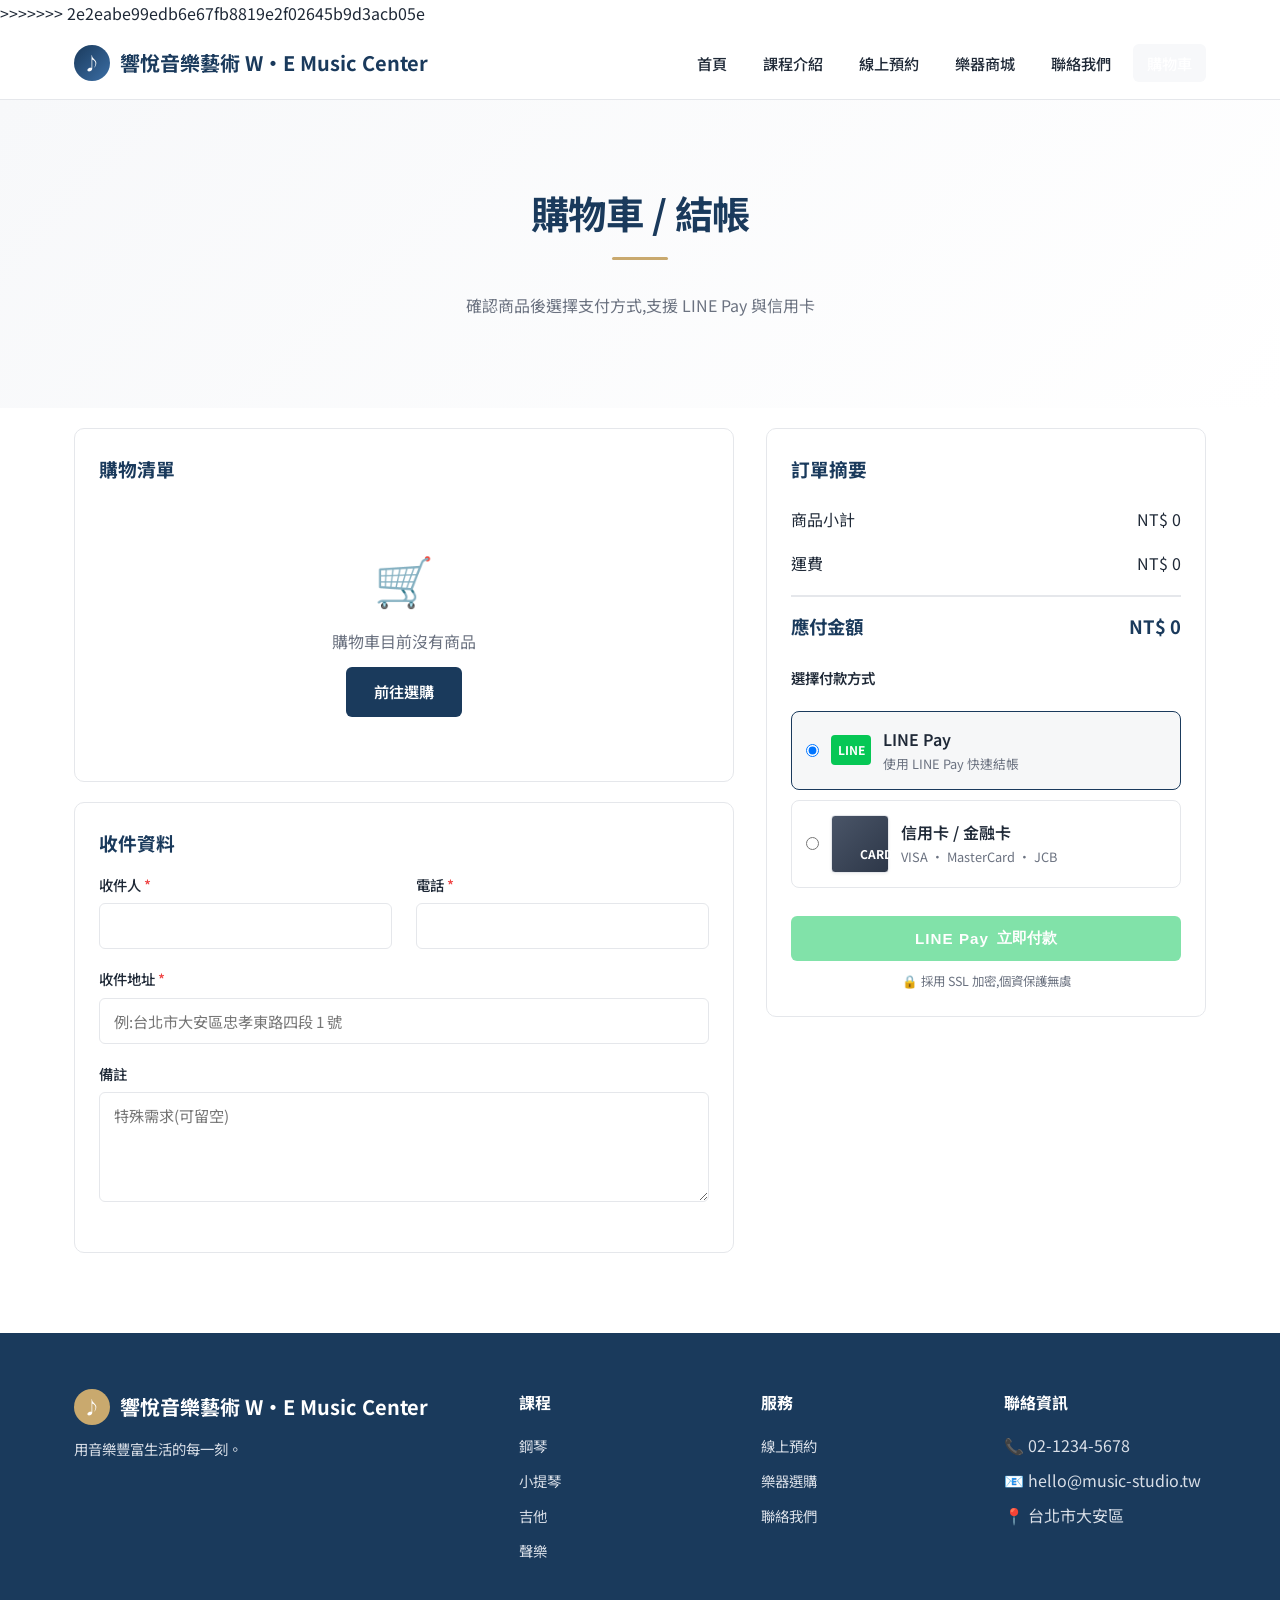
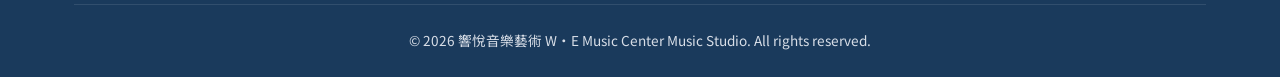
==== commit 15cf0776: "OK" ====
--- a/checkout.html
+++ b/checkout.html
@@ -4,6 +4,7 @@
 <meta charset="UTF-8">
 <meta name="viewport" content="width=device-width, initial-scale=1.0">
 <title>購物車 / 結帳 | 響悅音樂藝術 W•E Music Center</title>
+>>>>>>> 2e2eabe99edb6e67fb8819e2f02645b9d3acb05e
 <link rel="preconnect" href="https://fonts.googleapis.com">
 <link rel="preconnect" href="https://fonts.gstatic.com" crossorigin>
 <link href="https://fonts.googleapis.com/css2?family=Noto+Sans+TC:wght@400;500;600;700;800&display=swap" rel="stylesheet">
